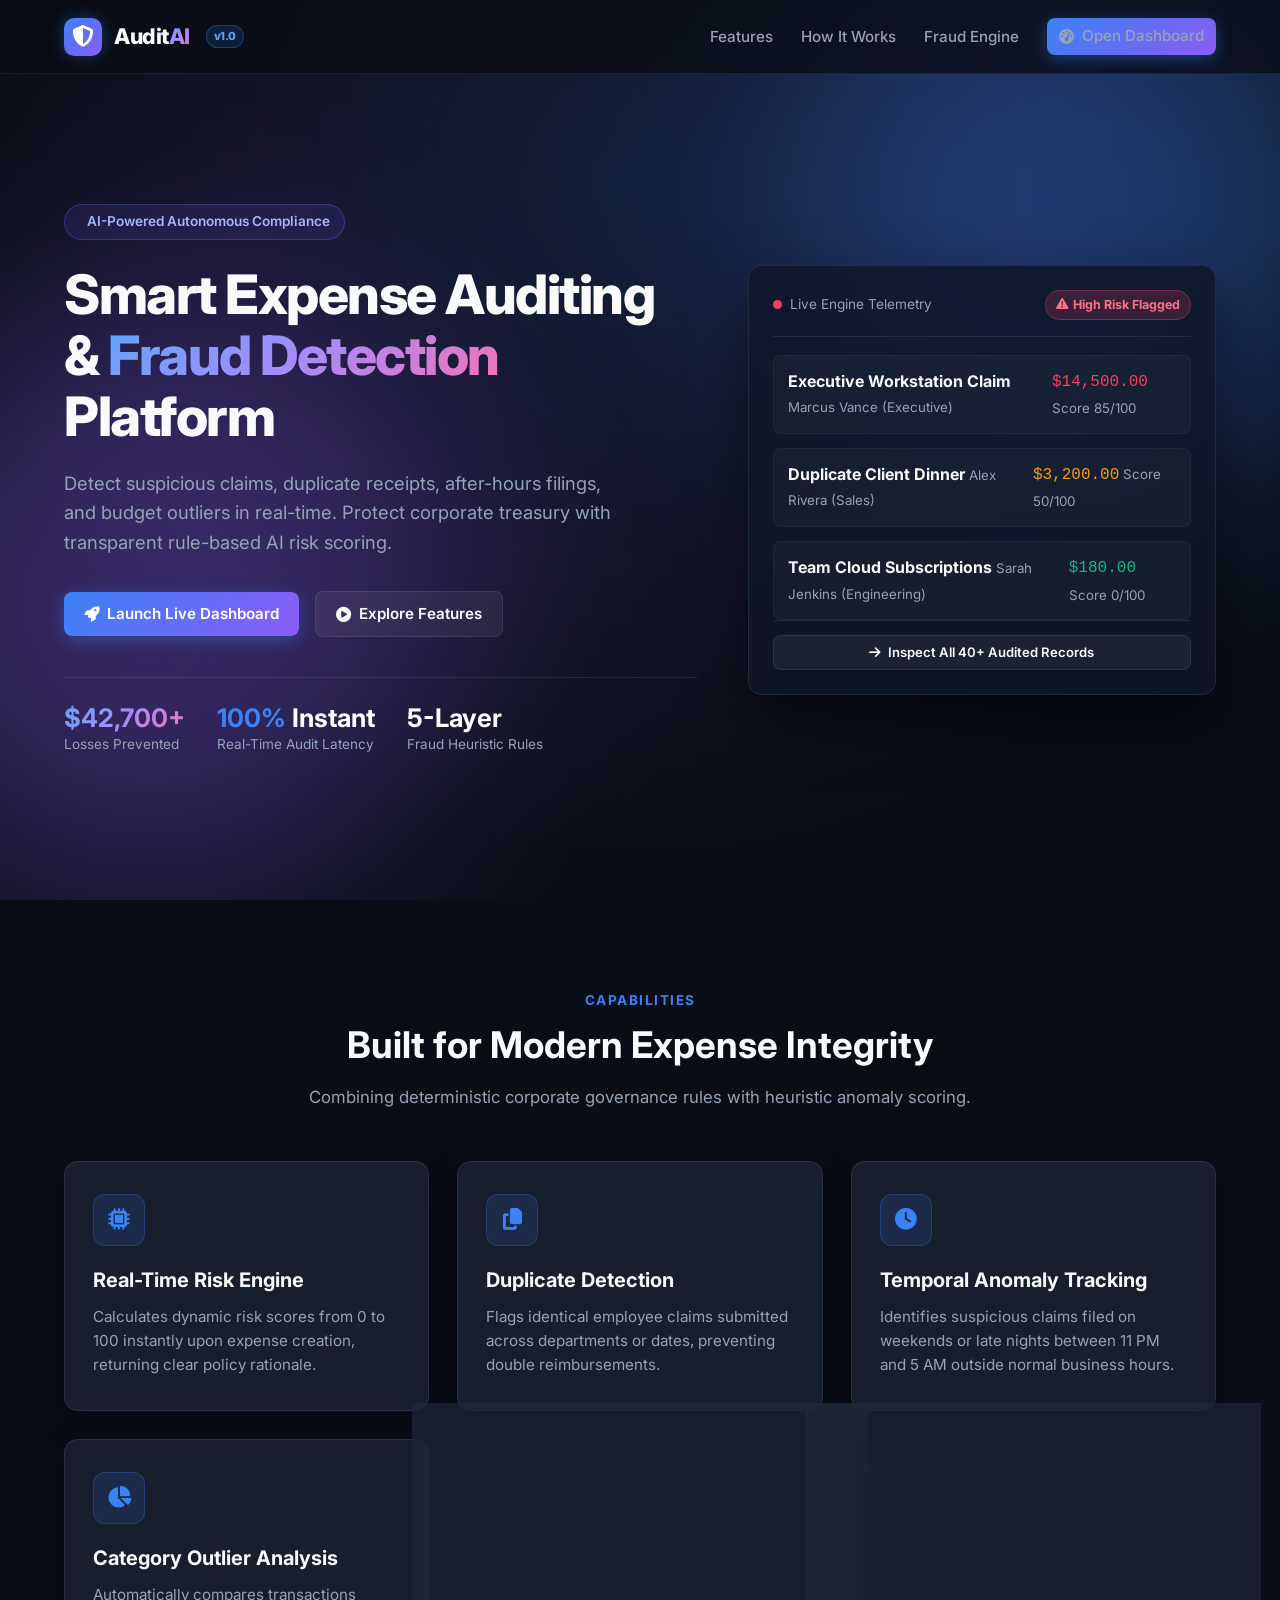
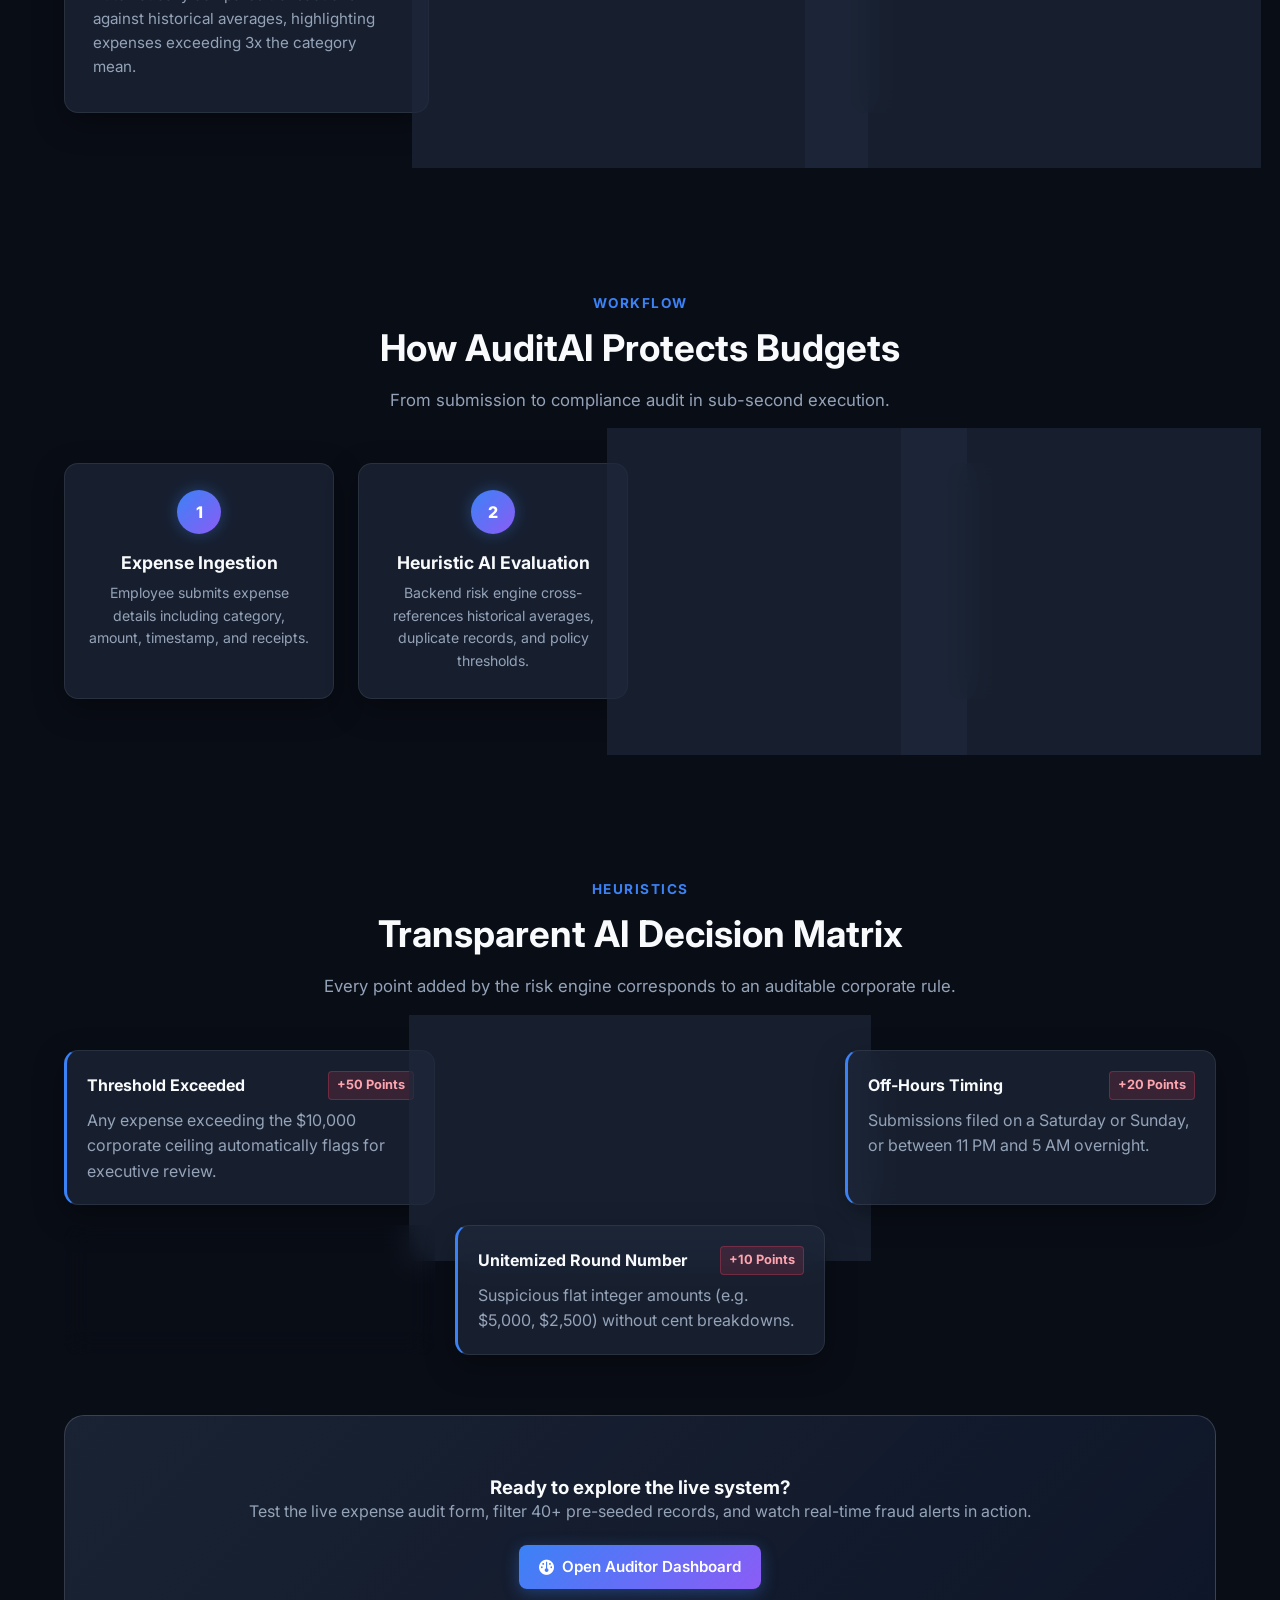
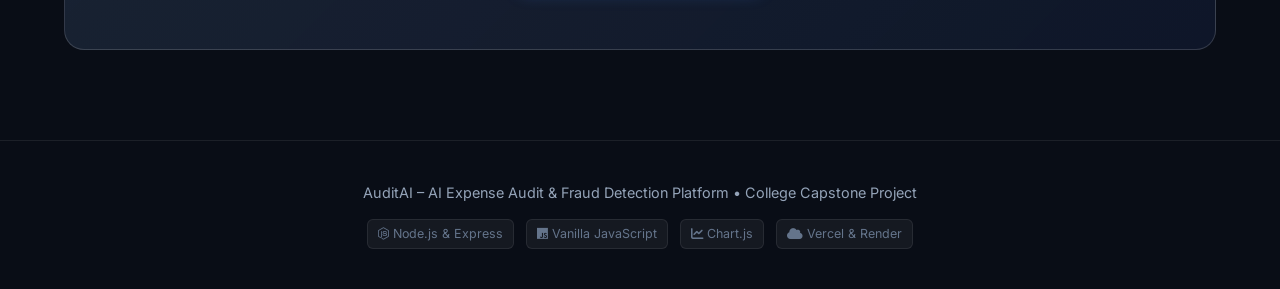
==== frontend/index.html @ fd335a87 "Fix CSS and JS static asset serving for Render deployment" ====
<!DOCTYPE html>
<html lang="en">
<head>
  <meta charset="UTF-8">
  <meta name="viewport" content="width=device-width, initial-scale=1.0">
  <meta name="description" content="AuditAI – Autonomous AI-Powered Expense Audit & Fraud Detection Platform for real-time corporate compliance and anomaly detection.">
  <title>AuditAI – AI Expense Audit & Fraud Detection Platform</title>

  <!-- Google Fonts: Inter -->
  <link rel="preconnect" href="https://fonts.googleapis.com">
  <link rel="preconnect" href="https://fonts.gstatic.com" crossorigin>
  <link href="https://fonts.googleapis.com/css2?family=Inter:wght@300;400;500;600;700;800&display=swap" rel="stylesheet">

  <!-- Font Awesome 6 Icons via CDN -->
  <link rel="stylesheet" href="https://cdnjs.cloudflare.com/ajax/libs/font-awesome/6.5.1/css/all.min.css">

  <!-- Core Stylesheet -->
  <link rel="stylesheet" href="css/style.css">
</head>
<body>

  <!-- Global Cold-start / API Loading Bar -->
  <div id="global-loader"></div>

  <!-- Navigation Bar -->
  <nav class="landing-nav">
    <a href="index.html" class="brand-logo">
      <div class="brand-icon-box">
        <i class="fa-solid fa-shield-halved"></i>
      </div>
      <span>Audit<span class="text-gradient">AI</span></span>
      <span class="brand-badge">v1.0</span>
    </a>

    <ul class="nav-links">
      <li><a href="#features">Features</a></li>
      <li><a href="#how-it-works">How It Works</a></li>
      <li><a href="#rules">Fraud Engine</a></li>
      <li><a href="dashboard.html" class="btn btn-primary btn-sm"><i class="fa-solid fa-gauge-high"></i> Open Dashboard</a></li>
    </ul>
  </nav>

  <!-- Hero Section with Glowing Accents -->
  <section class="hero-section">
    <div class="hero-glow-blob hero-glow-1"></div>
    <div class="hero-glow-blob hero-glow-2"></div>

    <div class="hero-grid">
      <!-- Left Column: Value Proposition -->
      <div class="hero-content">
        <div class="hero-badge-pill">
          <i class="fa-solid fa-sparkles text-primary"></i>
          <span>AI-Powered Autonomous Compliance</span>
        </div>

        <h1 class="hero-title">
          Smart Expense Auditing & <span class="text-gradient">Fraud Detection</span> Platform
        </h1>

        <p class="hero-description">
          Detect suspicious claims, duplicate receipts, after-hours filings, and budget outliers in real-time. Protect corporate treasury with transparent rule-based AI risk scoring.
        </p>

        <div class="hero-actions">
          <a href="dashboard.html" class="btn btn-primary" id="btn-hero-launch">
            <i class="fa-solid fa-rocket"></i>
            Launch Live Dashboard
          </a>
          <a href="#features" class="btn btn-secondary">
            <i class="fa-solid fa-circle-play"></i>
            Explore Features
          </a>
        </div>

        <div class="hero-stats-row">
          <div class="hero-stat-item">
            <h4 class="text-gradient" id="hero-stat-saved">$42,700+</h4>
            <p>Losses Prevented</p>
          </div>
          <div class="hero-stat-item">
            <h4><span class="text-primary">100%</span> Instant</h4>
            <p>Real-Time Audit Latency</p>
          </div>
          <div class="hero-stat-item">
            <h4>5-Layer</h4>
            <p>Fraud Heuristic Rules</p>
          </div>
        </div>
      </div>

      <!-- Right Column: Interactive Glass Card Simulation -->
      <div class="hero-preview-container">
        <div class="glass-panel hero-preview-card">
          <div class="preview-header">
            <div class="preview-status">
              <span class="pulse-dot"></span>
              <span>Live Engine Telemetry</span>
            </div>
            <span class="risk-badge badge-high"><i class="fa-solid fa-triangle-exclamation"></i> High Risk Flagged</span>
          </div>

          <div class="preview-simulation">
            <div class="preview-row">
              <div>
                <strong>Executive Workstation Claim</strong>
                <small class="text-muted block">Marcus Vance (Executive)</small>
              </div>
              <div class="text-right">
                <span class="font-mono font-semibold text-danger">$14,500.00</span>
                <small class="text-muted block">Score 85/100</small>
              </div>
            </div>

            <div class="preview-row">
              <div>
                <strong>Duplicate Client Dinner</strong>
                <small class="text-muted block">Alex Rivera (Sales)</small>
              </div>
              <div class="text-right">
                <span class="font-mono font-semibold text-warning">$3,200.00</span>
                <small class="text-muted block">Score 50/100</small>
              </div>
            </div>

            <div class="preview-row">
              <div>
                <strong>Team Cloud Subscriptions</strong>
                <small class="text-muted block">Sarah Jenkins (Engineering)</small>
              </div>
              <div class="text-right">
                <span class="font-mono font-semibold text-success">$180.00</span>
                <small class="text-muted block">Score 0/100</small>
              </div>
            </div>
          </div>

          <div class="mt-4 pt-3 border-t border-color" style="border-top: 1px solid var(--border-color); padding-top: 14px; text-align: center;">
            <a href="dashboard.html" class="btn btn-secondary btn-sm w-full" style="width: 100%;">
              <i class="fa-solid fa-arrow-right"></i> Inspect All 40+ Audited Records
            </a>
          </div>
        </div>
      </div>
    </div>
  </section>

  <!-- Features Grid -->
  <section id="features" class="section-wrapper reveal">
    <div class="section-header">
      <div class="section-tag">Capabilities</div>
      <h2 class="section-title">Built for Modern Expense Integrity</h2>
      <p class="section-sub">Combining deterministic corporate governance rules with heuristic anomaly scoring.</p>
    </div>

    <div class="features-grid">
      <div class="glass-panel feature-card">
        <div class="feature-icon-wrapper">
          <i class="fa-solid fa-microchip"></i>
        </div>
        <h3>Real-Time Risk Engine</h3>
        <p>Calculates dynamic risk scores from 0 to 100 instantly upon expense creation, returning clear policy rationale.</p>
      </div>

      <div class="glass-panel feature-card">
        <div class="feature-icon-wrapper">
          <i class="fa-solid fa-copy"></i>
        </div>
        <h3>Duplicate Detection</h3>
        <p>Flags identical employee claims submitted across departments or dates, preventing double reimbursements.</p>
      </div>

      <div class="glass-panel feature-card">
        <div class="feature-icon-wrapper">
          <i class="fa-solid fa-clock"></i>
        </div>
        <h3>Temporal Anomaly Tracking</h3>
        <p>Identifies suspicious claims filed on weekends or late nights between 11 PM and 5 AM outside normal business hours.</p>
      </div>

      <div class="glass-panel feature-card">
        <div class="feature-icon-wrapper">
          <i class="fa-solid fa-chart-pie"></i>
        </div>
        <h3>Category Outlier Analysis</h3>
        <p>Automatically compares transactions against historical averages, highlighting expenses exceeding 3x the category mean.</p>
      </div>

      <div class="glass-panel feature-card">
        <div class="feature-icon-wrapper">
          <i class="fa-solid fa-coins"></i>
        </div>
        <h3>Round-Number Auditing</h3>
        <p>Detects unitemized estimates and round figures (e.g., $5,000 flat) lacking supporting line-item receipts.</p>
      </div>

      <div class="glass-panel feature-card">
        <div class="feature-icon-wrapper">
          <i class="fa-solid fa-sliders"></i>
        </div>
        <h3>One-Click Governance</h3>
        <p>Finance controllers can immediately approve or reject flagged items with dynamic state synchronization.</p>
      </div>
    </div>
  </section>

  <!-- How It Works Section -->
  <section id="how-it-works" class="section-wrapper reveal">
    <div class="section-header">
      <div class="section-tag">Workflow</div>
      <h2 class="section-title">How AuditAI Protects Budgets</h2>
      <p class="section-sub">From submission to compliance audit in sub-second execution.</p>
    </div>

    <div class="workflow-steps">
      <div class="glass-panel step-card">
        <div class="step-number">1</div>
        <h4>Expense Ingestion</h4>
        <p>Employee submits expense details including category, amount, timestamp, and receipts.</p>
      </div>

      <div class="glass-panel step-card">
        <div class="step-number">2</div>
        <h4>Heuristic AI Evaluation</h4>
        <p>Backend risk engine cross-references historical averages, duplicate records, and policy thresholds.</p>
      </div>

      <div class="glass-panel step-card">
        <div class="step-number">3</div>
        <h4>Dynamic Scoring</h4>
        <p>Risk gauge calculates 0-100 score, assigning Low, Medium, or High risk level with itemized reasons.</p>
      </div>

      <div class="glass-panel step-card">
        <div class="step-number">4</div>
        <h4>Resolution & Reporting</h4>
        <p>Auditors review live alerts, approve clean items, or reject fraudulent claims with immediate audit trails.</p>
      </div>
    </div>
  </section>

  <!-- Rules Breakdown Section -->
  <section id="rules" class="section-wrapper reveal">
    <div class="section-header">
      <div class="section-tag">Heuristics</div>
      <h2 class="section-title">Transparent AI Decision Matrix</h2>
      <p class="section-sub">Every point added by the risk engine corresponds to an auditable corporate rule.</p>
    </div>

    <div class="rules-grid">
      <div class="glass-panel rule-item">
        <div class="rule-header">
          <strong>Threshold Exceeded</strong>
          <span class="rule-points">+50 Points</span>
        </div>
        <p class="text-muted text-sm">Any expense exceeding the $10,000 corporate ceiling automatically flags for executive review.</p>
      </div>

      <div class="glass-panel rule-item">
        <div class="rule-header">
          <strong>Duplicate Submission</strong>
          <span class="rule-points">+30 Points</span>
        </div>
        <p class="text-muted text-sm">Exact match on employee name, category, and monetary amount against previous filings.</p>
      </div>

      <div class="glass-panel rule-item">
        <div class="rule-header">
          <strong>Off-Hours Timing</strong>
          <span class="rule-points">+20 Points</span>
        </div>
        <p class="text-muted text-sm">Submissions filed on a Saturday or Sunday, or between 11 PM and 5 AM overnight.</p>
      </div>

      <div class="glass-panel rule-item">
        <div class="rule-header">
          <strong>Category Outlier</strong>
          <span class="rule-points">+25 Points</span>
        </div>
        <p class="text-muted text-sm">Monetary amount exceeding 300% (3x) of the historical category baseline.</p>
      </div>

      <div class="glass-panel rule-item">
        <div class="rule-header">
          <strong>Unitemized Round Number</strong>
          <span class="rule-points">+10 Points</span>
        </div>
        <p class="text-muted text-sm">Suspicious flat integer amounts (e.g. $5,000, $2,500) without cent breakdowns.</p>
      </div>
    </div>

    <!-- Call to action card -->
    <div class="landing-cta-banner">
      <h3 class="text-2xl font-bold mb-3">Ready to explore the live system?</h3>
      <p class="text-muted max-w-md mx-auto mb-6" style="margin-bottom: 20px;">
        Test the live expense audit form, filter 40+ pre-seeded records, and watch real-time fraud alerts in action.
      </p>
      <a href="dashboard.html" class="btn btn-primary">
        <i class="fa-solid fa-gauge"></i> Open Auditor Dashboard
      </a>
    </div>
  </section>

  <!-- Footer -->
  <footer class="landing-footer">
    <p>AuditAI – AI Expense Audit & Fraud Detection Platform &bull; College Capstone Project</p>
    <div class="footer-badges">
      <span class="tech-tag"><i class="fa-brands fa-node-js"></i> Node.js & Express</span>
      <span class="tech-tag"><i class="fa-brands fa-js"></i> Vanilla JavaScript</span>
      <span class="tech-tag"><i class="fa-solid fa-chart-line"></i> Chart.js</span>
      <span class="tech-tag"><i class="fa-solid fa-cloud"></i> Vercel & Render</span>
    </div>
  </footer>

  <!-- Scripts -->
  <script src="js/config.js"></script>
  <script src="js/animations.js"></script>
</body>
</html>
---- frontend/css/style.css ----
/* ==========================================================================
   AuditAI - Modern Dark Design System
   Color Palette: Deep Slate (#090d16 / #0f172a / #1e293b),
   Electric Blue (#3b82f6), Neon Violet (#8b5cf6), Cyber Emerald (#10b981),
   Warning Amber (#f59e0b), Rose Red (#f43f5e)
   ========================================================================== */

:root {
  --bg-main: #090d16;
  --bg-surface: #0f172a;
  --bg-card: rgba(30, 41, 59, 0.7);
  --bg-card-hover: rgba(51, 65, 85, 0.7);
  --border-color: rgba(255, 255, 255, 0.08);
  --border-light: rgba(255, 255, 255, 0.15);
  
  --primary: #3b82f6;
  --primary-glow: rgba(59, 130, 246, 0.35);
  --secondary: #8b5cf6;
  --accent: #6366f1;
  
  --success: #10b981;
  --success-glow: rgba(16, 185, 129, 0.25);
  --warning: #f59e0b;
  --warning-glow: rgba(245, 158, 11, 0.25);
  --danger: #f43f5e;
  --danger-glow: rgba(244, 63, 94, 0.3);

  --text-main: #f8fafc;
  --text-muted: #94a3b8;
  --text-dim: #64748b;

  --sidebar-width: 260px;
  --sidebar-collapsed-width: 78px;
  --header-height: 70px;
  --radius-sm: 8px;
  --radius-md: 14px;
  --radius-lg: 20px;
  --transition-fast: 0.2s ease;
  --transition-smooth: 0.35s cubic-bezier(0.16, 1, 0.3, 1);
}

/* Base Reset & Typography */
* {
  margin: 0;
  padding: 0;
  box-sizing: border-box;
}

html {
  scroll-behavior: smooth;
  font-size: 16px;
}

body {
  font-family: 'Inter', -apple-system, BlinkMacSystemFont, "Segoe UI", Roboto, sans-serif;
  background-color: var(--bg-main);
  color: var(--text-main);
  min-height: 100vh;
  line-height: 1.6;
  overflow-x: hidden;
  -webkit-font-smoothing: antialiased;
}

/* Custom Scrollbar */
::-webkit-scrollbar {
  width: 8px;
  height: 8px;
}
::-webkit-scrollbar-track {
  background: var(--bg-main);
}
::-webkit-scrollbar-thumb {
  background: #334155;
  border-radius: 4px;
}
::-webkit-scrollbar-thumb:hover {
  background: #475569;
}

/* Glassmorphism Utility */
.glass-panel {
  background: var(--bg-card);
  backdrop-filter: blur(14px);
  -webkit-backdrop-filter: blur(14px);
  border: 1px solid var(--border-color);
  border-radius: var(--radius-md);
  box-shadow: 0 10px 30px rgba(0, 0, 0, 0.35);
  transition: transform var(--transition-fast), border-color var(--transition-fast), box-shadow var(--transition-fast);
}

.glass-panel:hover {
  border-color: var(--border-light);
}

/* Typography Helpers */
h1, h2, h3, h4, h5, h6 {
  color: var(--text-main);
  font-weight: 700;
  line-height: 1.25;
}

.text-gradient {
  background: linear-gradient(135deg, #60a5fa 0%, #a78bfa 50%, #f472b6 100%);
  -webkit-background-clip: text;
  -webkit-text-fill-color: transparent;
}

.text-primary { color: var(--primary); }
.text-success { color: var(--success); }
.text-warning { color: var(--warning); }
.text-danger { color: var(--danger); }
.text-muted { color: var(--text-muted); }
.font-mono { font-family: ui-monospace, SFMono-Regular, Menlo, Monaco, Consolas, monospace; }

/* Global Loading Spinner */
#global-loader {
  position: fixed;
  top: 0;
  left: 0;
  width: 100%;
  height: 3px;
  background: transparent;
  z-index: 9999;
  pointer-events: none;
}
#global-loader.active {
  background: linear-gradient(90deg, #3b82f6, #8b5cf6, #3b82f6);
  background-size: 200% 100%;
  animation: loadingBar 1.2s infinite linear;
}
@keyframes loadingBar {
  0% { background-position: 200% 0; }
  100% { background-position: -200% 0; }
}

/* Toast Notifications */
.toast-container {
  position: fixed;
  bottom: 24px;
  right: 24px;
  z-index: 10000;
  display: flex;
  flex-direction: column;
  gap: 10px;
  max-width: 400px;
}
.toast {
  display: flex;
  align-items: center;
  gap: 12px;
  padding: 14px 18px;
  background: #1e293b;
  border-radius: var(--radius-sm);
  border: 1px solid var(--border-color);
  box-shadow: 0 10px 25px rgba(0,0,0,0.4);
  color: #fff;
  font-size: 0.9rem;
  animation: slideInRight 0.3s cubic-bezier(0.16, 1, 0.3, 1);
}
.toast.toast-success { border-left: 4px solid var(--success); }
.toast.toast-error { border-left: 4px solid var(--danger); }
.toast.toast-warning { border-left: 4px solid var(--warning); }
.toast.toast-info { border-left: 4px solid var(--primary); }
.toast.fade-out {
  opacity: 0;
  transform: translateY(10px);
  transition: opacity 0.4s ease, transform 0.4s ease;
}
.toast-close {
  background: none;
  border: none;
  color: var(--text-muted);
  font-size: 1.2rem;
  cursor: pointer;
  margin-left: auto;
}
@keyframes slideInRight {
  from { opacity: 0; transform: translateX(30px); }
  to { opacity: 1; transform: translateX(0); }
}

/* Buttons */
.btn {
  display: inline-flex;
  align-items: center;
  justify-content: center;
  gap: 8px;
  padding: 10px 20px;
  font-size: 0.95rem;
  font-weight: 600;
  border-radius: var(--radius-sm);
  border: none;
  cursor: pointer;
  text-decoration: none;
  transition: all var(--transition-fast);
}
.btn-primary {
  background: linear-gradient(135deg, var(--primary) 0%, var(--secondary) 100%);
  color: #fff;
  box-shadow: 0 4px 16px var(--primary-glow);
}
.btn-primary:hover {
  transform: translateY(-2px);
  box-shadow: 0 8px 24px rgba(99, 102, 241, 0.45);
}
.btn-secondary {
  background: rgba(255, 255, 255, 0.06);
  color: var(--text-main);
  border: 1px solid var(--border-color);
}
.btn-secondary:hover {
  background: rgba(255, 255, 255, 0.12);
  border-color: var(--border-light);
}
.btn-sm {
  padding: 6px 12px;
  font-size: 0.82rem;
}
.btn-outline-danger {
  background: transparent;
  border: 1px solid rgba(244, 63, 94, 0.4);
  color: var(--danger);
  border-radius: var(--radius-sm);
}
.btn-outline-danger:hover {
  background: rgba(244, 63, 94, 0.15);
}
.btn-outline-success {
  background: transparent;
  border: 1px solid rgba(16, 185, 129, 0.4);
  color: var(--success);
  border-radius: var(--radius-sm);
}
.btn-outline-success:hover {
  background: rgba(16, 185, 129, 0.15);
}

/* ==========================================================================
   LANDING PAGE STYLES (index.html)
   ========================================================================== */

/* Navbar */
.landing-nav {
  position: fixed;
  top: 0;
  left: 0;
  width: 100%;
  height: 74px;
  background: rgba(9, 13, 22, 0.8);
  backdrop-filter: blur(16px);
  border-bottom: 1px solid var(--border-color);
  z-index: 1000;
  display: flex;
  align-items: center;
  justify-content: space-between;
  padding: 0 5%;
}

.brand-logo {
  display: flex;
  align-items: center;
  gap: 12px;
  text-decoration: none;
  font-size: 1.35rem;
  font-weight: 800;
  color: #fff;
  letter-spacing: -0.5px;
}
.brand-icon-box {
  width: 38px;
  height: 38px;
  background: linear-gradient(135deg, var(--primary), var(--secondary));
  border-radius: 10px;
  display: flex;
  align-items: center;
  justify-content: center;
  color: #fff;
  box-shadow: 0 0 15px var(--primary-glow);
}
.brand-badge {
  font-size: 0.7rem;
  background: rgba(59, 130, 246, 0.15);
  color: #60a5fa;
  border: 1px solid rgba(59, 130, 246, 0.3);
  padding: 2px 7px;
  border-radius: 20px;
  margin-left: 4px;
}

.nav-links {
  display: flex;
  align-items: center;
  gap: 28px;
  list-style: none;
}
.nav-links a {
  color: var(--text-muted);
  text-decoration: none;
  font-size: 0.95rem;
  font-weight: 500;
  transition: color var(--transition-fast);
}
.nav-links a:hover {
  color: #fff;
}

/* Hero Section */
.hero-section {
  position: relative;
  min-height: 100vh;
  display: flex;
  align-items: center;
  padding: 130px 5% 70px;
  overflow: hidden;
  background: radial-gradient(circle at 50% 20%, rgba(59, 130, 246, 0.15) 0%, rgba(139, 92, 246, 0.08) 40%, transparent 70%);
}

.hero-glow-blob {
  position: absolute;
  width: 600px;
  height: 600px;
  border-radius: 50%;
  filter: blur(120px);
  pointer-events: none;
  opacity: 0.35;
  animation: floatSlow 12s infinite alternate ease-in-out;
}
.hero-glow-1 {
  top: -100px;
  right: -100px;
  background: var(--primary);
}
.hero-glow-2 {
  bottom: 0px;
  left: -150px;
  background: var(--secondary);
}

@keyframes floatSlow {
  0% { transform: translateY(0) scale(1); }
  100% { transform: translateY(40px) scale(1.1); }
}

.hero-grid {
  display: grid;
  grid-template-columns: 1.15fr 0.85fr;
  gap: 50px;
  align-items: center;
  position: relative;
  z-index: 2;
  width: 100%;
  max-width: 1280px;
  margin: 0 auto;
}

.hero-badge-pill {
  display: inline-flex;
  align-items: center;
  gap: 8px;
  padding: 6px 14px;
  background: rgba(99, 102, 241, 0.12);
  border: 1px solid rgba(99, 102, 241, 0.3);
  border-radius: 30px;
  color: #a5b4fc;
  font-size: 0.85rem;
  font-weight: 600;
  margin-bottom: 24px;
}

.hero-title {
  font-size: 3.4rem;
  font-weight: 800;
  letter-spacing: -1.5px;
  line-height: 1.12;
  margin-bottom: 22px;
}

.hero-description {
  font-size: 1.15rem;
  color: var(--text-muted);
  max-width: 560px;
  margin-bottom: 34px;
}

.hero-actions {
  display: flex;
  align-items: center;
  gap: 16px;
  margin-bottom: 40px;
}

.hero-stats-row {
  display: flex;
  gap: 32px;
  padding-top: 24px;
  border-top: 1px solid var(--border-color);
}
.hero-stat-item h4 {
  font-size: 1.6rem;
  color: #fff;
  font-weight: 700;
}
.hero-stat-item p {
  font-size: 0.85rem;
  color: var(--text-muted);
}

/* Hero Floating Demo Card */
.hero-preview-card {
  padding: 24px;
  background: rgba(15, 23, 42, 0.85);
  border: 1px solid var(--border-color);
  box-shadow: 0 25px 60px rgba(0, 0, 0, 0.5);
  animation: cardFloat 6s ease-in-out infinite;
}
@keyframes cardFloat {
  0%, 100% { transform: translateY(0); }
  50% { transform: translateY(-10px); }
}

.preview-header {
  display: flex;
  justify-content: space-between;
  align-items: center;
  padding-bottom: 16px;
  border-bottom: 1px solid var(--border-color);
  margin-bottom: 18px;
}
.preview-status {
  display: flex;
  align-items: center;
  gap: 8px;
  font-size: 0.85rem;
  color: var(--text-muted);
}
.pulse-dot {
  width: 9px;
  height: 9px;
  background: var(--danger);
  border-radius: 50%;
  display: inline-block;
  box-shadow: 0 0 0 rgba(244, 63, 94, 0.7);
  animation: pulseDot 1.8s infinite;
}
@keyframes pulseDot {
  0% { box-shadow: 0 0 0 0 rgba(244, 63, 94, 0.7); }
  70% { box-shadow: 0 0 0 10px rgba(244, 63, 94, 0); }
  100% { box-shadow: 0 0 0 0 rgba(244, 63, 94, 0); }
}

.preview-simulation {
  display: flex;
  flex-direction: column;
  gap: 14px;
}
.preview-row {
  display: flex;
  align-items: center;
  justify-content: space-between;
  padding: 12px 14px;
  background: rgba(255, 255, 255, 0.03);
  border-radius: var(--radius-sm);
  border: 1px solid rgba(255, 255, 255, 0.04);
}
.preview-row:hover {
  background: rgba(255, 255, 255, 0.06);
}

/* Feature Cards Grid */
.section-wrapper {
  padding: 90px 5%;
  max-width: 1280px;
  margin: 0 auto;
}
.section-header {
  text-align: center;
  max-width: 680px;
  margin: 0 auto 50px;
}
.section-tag {
  color: var(--primary);
  font-weight: 700;
  font-size: 0.85rem;
  text-transform: uppercase;
  letter-spacing: 1.5px;
  margin-bottom: 10px;
}
.section-title {
  font-size: 2.3rem;
  margin-bottom: 16px;
}
.section-sub {
  color: var(--text-muted);
  font-size: 1.05rem;
}

.features-grid {
  display: grid;
  grid-template-columns: repeat(auto-fit, minmax(320px, 1fr));
  gap: 28px;
}
.feature-card {
  padding: 32px 28px;
  position: relative;
  overflow: hidden;
}
.feature-icon-wrapper {
  width: 52px;
  height: 52px;
  border-radius: 12px;
  background: rgba(59, 130, 246, 0.12);
  border: 1px solid rgba(59, 130, 246, 0.25);
  display: flex;
  align-items: center;
  justify-content: center;
  color: var(--primary);
  font-size: 1.35rem;
  margin-bottom: 22px;
}
.feature-card h3 {
  font-size: 1.25rem;
  margin-bottom: 12px;
}
.feature-card p {
  color: var(--text-muted);
  font-size: 0.95rem;
  line-height: 1.6;
}

/* Workflow Steps */
.workflow-steps {
  display: grid;
  grid-template-columns: repeat(auto-fit, minmax(240px, 1fr));
  gap: 24px;
  margin-top: 40px;
}
.step-card {
  padding: 26px 22px;
  text-align: center;
  position: relative;
}
.step-number {
  width: 44px;
  height: 44px;
  background: linear-gradient(135deg, var(--primary), var(--secondary));
  border-radius: 50%;
  display: flex;
  align-items: center;
  justify-content: center;
  font-weight: 800;
  color: #fff;
  margin: 0 auto 18px;
  box-shadow: 0 0 15px var(--primary-glow);
}
.step-card h4 {
  font-size: 1.1rem;
  margin-bottom: 8px;
}
.step-card p {
  font-size: 0.88rem;
  color: var(--text-muted);
}

/* Rules Breakdown Section */
.rules-grid {
  display: grid;
  grid-template-columns: repeat(auto-fit, minmax(300px, 1fr));
  gap: 20px;
  margin-top: 35px;
}
.rule-item {
  padding: 20px;
  border-left: 3px solid var(--primary);
}
.rule-header {
  display: flex;
  justify-content: space-between;
  align-items: center;
  margin-bottom: 8px;
}
.rule-points {
  font-size: 0.8rem;
  font-weight: 700;
  padding: 3px 8px;
  border-radius: 4px;
  background: rgba(244, 63, 94, 0.15);
  color: #fda4af;
  border: 1px solid rgba(244, 63, 94, 0.3);
}

/* Landing CTA & Footer */
.landing-cta-banner {
  text-align: center;
  padding: 60px 30px;
  background: linear-gradient(135deg, rgba(30, 41, 59, 0.8), rgba(15, 23, 42, 0.95));
  border: 1px solid var(--border-light);
  border-radius: var(--radius-lg);
  margin-top: 60px;
}
.landing-footer {
  border-top: 1px solid var(--border-color);
  padding: 40px 5%;
  text-align: center;
  color: var(--text-muted);
  font-size: 0.9rem;
}
.footer-badges {
  display: flex;
  justify-content: center;
  gap: 12px;
  margin-top: 15px;
  flex-wrap: wrap;
}
.tech-tag {
  background: rgba(255, 255, 255, 0.05);
  border: 1px solid var(--border-color);
  padding: 4px 10px;
  border-radius: 6px;
  font-size: 0.78rem;
  color: var(--text-dim);
}

/* ==========================================================================
   DASHBOARD LAYOUT (dashboard.html)
   ========================================================================== */

.dashboard-container {
  display: flex;
  min-height: 100vh;
}

/* Sidebar */
.sidebar {
  width: var(--sidebar-width);
  background: #0b1120;
  border-right: 1px solid var(--border-color);
  display: flex;
  flex-direction: column;
  position: fixed;
  top: 0;
  bottom: 0;
  left: 0;
  z-index: 100;
  transition: width var(--transition-smooth);
}
.sidebar-header {
  height: var(--header-height);
  padding: 0 20px;
  display: flex;
  align-items: center;
  justify-content: space-between;
  border-bottom: 1px solid var(--border-color);
}
.sidebar-nav {
  padding: 24px 14px;
  display: flex;
  flex-direction: column;
  gap: 6px;
  flex: 1;
}
.sidebar-link {
  display: flex;
  align-items: center;
  gap: 14px;
  padding: 12px 16px;
  border-radius: var(--radius-sm);
  color: var(--text-muted);
  text-decoration: none;
  font-size: 0.92rem;
  font-weight: 500;
  transition: all var(--transition-fast);
}
.sidebar-link:hover, .sidebar-link.active {
  color: #fff;
  background: rgba(59, 130, 246, 0.12);
  border-left: 3px solid var(--primary);
}
.sidebar-link i {
  font-size: 1.1rem;
  width: 20px;
  text-align: center;
}
.sidebar-footer {
  padding: 18px;
  border-top: 1px solid var(--border-color);
  display: flex;
  flex-direction: column;
  gap: 10px;
}

/* Status Pill */
.status-pill {
  display: inline-flex;
  align-items: center;
  gap: 8px;
  padding: 5px 12px;
  background: rgba(255, 255, 255, 0.04);
  border: 1px solid var(--border-color);
  border-radius: 20px;
  font-size: 0.78rem;
  color: var(--text-muted);
}
.status-dot {
  width: 8px;
  height: 8px;
  border-radius: 50%;
  display: inline-block;
}
.status-dot.online { background: var(--success); box-shadow: 0 0 8px var(--success-glow); }
.status-dot.offline { background: var(--danger); box-shadow: 0 0 8px var(--danger-glow); }

/* Main Content Area */
.main-wrapper {
  margin-left: var(--sidebar-width);
  flex: 1;
  display: flex;
  flex-direction: column;
  min-width: 0;
  transition: margin-left var(--transition-smooth);
}

/* Topbar */
.topbar {
  height: var(--header-height);
  background: rgba(11, 17, 32, 0.85);
  backdrop-filter: blur(14px);
  border-bottom: 1px solid var(--border-color);
  display: flex;
  align-items: center;
  justify-content: space-between;
  padding: 0 28px;
  position: sticky;
  top: 0;
  z-index: 90;
}
.topbar-left {
  display: flex;
  align-items: center;
  gap: 16px;
}
.toggle-sidebar-btn {
  background: none;
  border: none;
  color: var(--text-muted);
  font-size: 1.25rem;
  cursor: pointer;
  padding: 6px;
}
.topbar-search-box {
  position: relative;
  width: 320px;
}
.topbar-search-box i {
  position: absolute;
  left: 14px;
  top: 50%;
  transform: translateY(-50%);
  color: var(--text-dim);
}
.topbar-search-box input {
  width: 100%;
  padding: 9px 14px 9px 38px;
  background: rgba(255, 255, 255, 0.05);
  border: 1px solid var(--border-color);
  border-radius: 30px;
  color: #fff;
  font-size: 0.88rem;
  outline: none;
  transition: all var(--transition-fast);
}
.topbar-search-box input:focus {
  border-color: var(--primary);
  background: rgba(255, 255, 255, 0.08);
  box-shadow: 0 0 10px var(--primary-glow);
}

.topbar-right {
  display: flex;
  align-items: center;
  gap: 18px;
}
.user-profile-badge {
  display: flex;
  align-items: center;
  gap: 10px;
}
.avatar {
  width: 36px;
  height: 36px;
  border-radius: 50%;
  background: linear-gradient(135deg, var(--primary), var(--secondary));
  display: flex;
  align-items: center;
  justify-content: center;
  color: #fff;
  font-weight: 700;
  font-size: 0.85rem;
}

/* Dashboard Body */
.dashboard-content {
  padding: 28px;
  display: flex;
  flex-direction: column;
  gap: 28px;
}

/* 4 Animated KPI Stat Cards */
.stats-grid {
  display: grid;
  grid-template-columns: repeat(auto-fit, minmax(230px, 1fr));
  gap: 20px;
}
.stat-card {
  padding: 22px;
  position: relative;
  overflow: hidden;
}
.stat-header {
  display: flex;
  justify-content: space-between;
  align-items: center;
  margin-bottom: 12px;
}
.stat-title {
  font-size: 0.85rem;
  font-weight: 600;
  color: var(--text-muted);
  text-transform: uppercase;
  letter-spacing: 0.5px;
}
.stat-icon {
  width: 38px;
  height: 38px;
  border-radius: 10px;
  display: flex;
  align-items: center;
  justify-content: center;
  font-size: 1.1rem;
}
.icon-blue { background: rgba(59, 130, 246, 0.15); color: #60a5fa; }
.icon-green { background: rgba(16, 185, 129, 0.15); color: #34d399; }
.icon-rose { background: rgba(244, 63, 94, 0.15); color: #fb7185; }
.icon-amber { background: rgba(245, 158, 11, 0.15); color: #fbbf24; }

.stat-value {
  font-size: 1.85rem;
  font-weight: 800;
  color: #fff;
  letter-spacing: -0.5px;
}
.stat-sub {
  font-size: 0.8rem;
  color: var(--text-dim);
  margin-top: 6px;
}
.progress-bar-bg {
  width: 100%;
  height: 6px;
  background: rgba(255, 255, 255, 0.08);
  border-radius: 4px;
  margin-top: 10px;
  overflow: hidden;
}
.progress-bar-fill {
  height: 100%;
  background: var(--primary);
  border-radius: 4px;
  transition: width 1s ease;
}

/* Charts Grid */
.charts-grid {
  display: grid;
  grid-template-columns: 1.8fr 1.2fr;
  gap: 22px;
}
.chart-card {
  padding: 24px;
  display: flex;
  flex-direction: column;
}
.chart-header {
  display: flex;
  justify-content: space-between;
  align-items: center;
  margin-bottom: 20px;
}
.chart-container-box {
  position: relative;
  flex: 1;
  min-height: 280px;
}

/* Audit Form & Gauge Section */
.audit-section-grid {
  display: grid;
  grid-template-columns: 1.25fr 0.95fr;
  gap: 24px;
}

.audit-form-card {
  padding: 26px;
}
.form-header-badge {
  display: inline-flex;
  align-items: center;
  gap: 6px;
  font-size: 0.78rem;
  padding: 3px 10px;
  background: rgba(139, 92, 246, 0.15);
  color: #c4b5fd;
  border-radius: 20px;
  margin-bottom: 14px;
}

/* Presets Bar */
.presets-bar {
  display: flex;
  gap: 8px;
  margin-bottom: 20px;
  flex-wrap: wrap;
}
.btn-preset {
  background: rgba(255, 255, 255, 0.04);
  border: 1px solid var(--border-color);
  color: var(--text-muted);
  font-size: 0.78rem;
  padding: 5px 11px;
  border-radius: 6px;
  cursor: pointer;
  transition: all var(--transition-fast);
}
.btn-preset:hover {
  background: rgba(59, 130, 246, 0.15);
  border-color: var(--primary);
  color: #fff;
}

/* Form Grid */
.form-grid {
  display: grid;
  grid-template-columns: 1fr 1fr;
  gap: 16px;
}
.form-group {
  display: flex;
  flex-direction: column;
  gap: 6px;
}
.form-group.col-span-2 {
  grid-column: span 2;
}
.form-group label {
  font-size: 0.82rem;
  font-weight: 600;
  color: var(--text-muted);
}
.form-control {
  padding: 10px 14px;
  background: rgba(255, 255, 255, 0.04);
  border: 1px solid var(--border-color);
  border-radius: var(--radius-sm);
  color: #fff;
  font-size: 0.9rem;
  outline: none;
  transition: border-color var(--transition-fast);
}
.form-control:focus {
  border-color: var(--primary);
  background: rgba(255, 255, 255, 0.07);
}

/* Circular SVG Gauge Component */
.audit-result-panel {
  padding: 26px;
  display: flex;
  flex-direction: column;
  align-items: center;
  justify-content: center;
  text-align: center;
  position: relative;
}
.gauge-wrapper {
  position: relative;
  width: 140px;
  height: 140px;
  margin: 10px 0 16px;
}
.gauge-svg {
  transform: rotate(-90deg);
  width: 140px;
  height: 140px;
}
.gauge-bg {
  fill: none;
  stroke: rgba(255, 255, 255, 0.06);
  stroke-width: 10;
}
.gauge-circle {
  fill: none;
  stroke: var(--success);
  stroke-width: 10;
  stroke-linecap: round;
  stroke-dasharray: 339.292;
  stroke-dashoffset: 339.292;
  transition: stroke-dashoffset 1.2s cubic-bezier(0.16, 1, 0.3, 1), stroke 0.4s ease;
}
.gauge-inner-text {
  position: absolute;
  top: 50%;
  left: 50%;
  transform: translate(-50%, -50%);
  display: flex;
  flex-direction: column;
  align-items: center;
}
.gauge-score {
  font-size: 2.2rem;
  font-weight: 800;
  color: #fff;
  line-height: 1;
}
.gauge-label {
  font-size: 0.72rem;
  color: var(--text-dim);
  text-transform: uppercase;
  margin-top: 4px;
}

.result-reasons-container {
  width: 100%;
  margin-top: 16px;
  text-align: left;
}
.reasons-list {
  list-style: none;
  display: flex;
  flex-direction: column;
  gap: 8px;
  margin-top: 8px;
}
.reason-item {
  display: flex;
  align-items: flex-start;
  gap: 10px;
  font-size: 0.85rem;
  background: rgba(255, 255, 255, 0.03);
  padding: 8px 12px;
  border-radius: var(--radius-sm);
  color: #cbd5e1;
}

/* Badges */
.risk-badge {
  display: inline-flex;
  align-items: center;
  gap: 5px;
  padding: 4px 10px;
  border-radius: 20px;
  font-size: 0.78rem;
  font-weight: 700;
}
.badge-low {
  background: rgba(16, 185, 129, 0.15);
  color: #34d399;
  border: 1px solid rgba(16, 185, 129, 0.3);
}
.badge-medium {
  background: rgba(245, 158, 11, 0.15);
  color: #fbbf24;
  border: 1px solid rgba(245, 158, 11, 0.3);
}
.badge-high {
  background: rgba(244, 63, 94, 0.18);
  color: #fb7185;
  border: 1px solid rgba(244, 63, 94, 0.35);
}

.status-badge {
  display: inline-block;
  padding: 4px 10px;
  border-radius: 6px;
  font-size: 0.75rem;
  font-weight: 700;
  text-transform: uppercase;
  letter-spacing: 0.5px;
}
.status-approved { background: rgba(16, 185, 129, 0.15); color: #34d399; }
.status-rejected { background: rgba(244, 63, 94, 0.15); color: #fb7185; }
.status-flagged { background: rgba(245, 158, 11, 0.18); color: #fbbf24; }
.status-pending { background: rgba(148, 163, 184, 0.15); color: #94a3b8; }

/* Alerts Panel */
.alerts-card {
  padding: 24px;
}
.alerts-list {
  display: flex;
  flex-direction: column;
  gap: 12px;
  max-height: 380px;
  overflow-y: auto;
  padding-right: 6px;
}
.alert-item {
  padding: 14px 16px;
  background: rgba(244, 63, 94, 0.06);
  border: 1px solid rgba(244, 63, 94, 0.2);
  border-radius: var(--radius-sm);
  display: flex;
  flex-direction: column;
  gap: 8px;
}
.alert-header {
  display: flex;
  justify-content: space-between;
  align-items: center;
}
.alert-amount {
  font-weight: 700;
  color: #fff;
}
.alert-body {
  font-size: 0.88rem;
}
.alert-reason {
  font-size: 0.82rem;
  color: #fca5a5;
  margin-top: 3px;
}
.alert-actions {
  display: flex;
  justify-content: flex-end;
  gap: 8px;
  margin-top: 4px;
}

/* Transactions Table Card */
.table-card {
  padding: 24px;
}
.table-toolbar {
  display: flex;
  justify-content: space-between;
  align-items: center;
  flex-wrap: wrap;
  gap: 14px;
  margin-bottom: 20px;
}
.table-filters {
  display: flex;
  align-items: center;
  gap: 12px;
  flex-wrap: wrap;
}
.filter-select {
  padding: 8px 12px;
  background: rgba(255, 255, 255, 0.05);
  border: 1px solid var(--border-color);
  border-radius: var(--radius-sm);
  color: #fff;
  font-size: 0.85rem;
  outline: none;
}
.filter-search-box {
  position: relative;
  min-width: 240px;
}
.filter-search-box i {
  position: absolute;
  left: 12px;
  top: 50%;
  transform: translateY(-50%);
  color: var(--text-dim);
}
.filter-search-box input {
  width: 100%;
  padding: 8px 12px 8px 34px;
  background: rgba(255, 255, 255, 0.05);
  border: 1px solid var(--border-color);
  border-radius: var(--radius-sm);
  color: #fff;
  font-size: 0.85rem;
  outline: none;
}

/* Responsive Table */
.table-responsive {
  overflow-x: auto;
}
.custom-table {
  width: 100%;
  border-collapse: collapse;
  font-size: 0.88rem;
}
.custom-table th {
  text-align: left;
  padding: 12px 14px;
  color: var(--text-muted);
  font-weight: 600;
  font-size: 0.78rem;
  text-transform: uppercase;
  letter-spacing: 0.5px;
  border-bottom: 1px solid var(--border-color);
}
.custom-table td {
  padding: 14px;
  border-bottom: 1px solid rgba(255, 255, 255, 0.04);
  vertical-align: middle;
}
.custom-table tr:hover td {
  background: rgba(255, 255, 255, 0.02);
}

.id-tag {
  font-family: monospace;
  font-size: 0.8rem;
  color: #94a3b8;
  background: rgba(255, 255, 255, 0.04);
  padding: 2px 6px;
  border-radius: 4px;
}
.category-pill {
  font-size: 0.8rem;
  background: rgba(59, 130, 246, 0.1);
  color: #93c5fd;
  padding: 3px 8px;
  border-radius: 6px;
}
.risk-bar-mini {
  width: 50px;
  height: 4px;
  background: rgba(255, 255, 255, 0.08);
  border-radius: 2px;
  margin-bottom: 4px;
  overflow: hidden;
}
.risk-bar-fill {
  height: 100%;
}
.risk-bar-fill.badge-low { background: var(--success); }
.risk-bar-fill.badge-medium { background: var(--warning); }
.risk-bar-fill.badge-high { background: var(--danger); }

.action-buttons {
  display: flex;
  align-items: center;
  justify-content: center;
  gap: 6px;
}
.btn-action {
  width: 28px;
  height: 28px;
  border-radius: 6px;
  border: none;
  display: inline-flex;
  align-items: center;
  justify-content: center;
  font-size: 0.78rem;
  cursor: pointer;
  transition: all var(--transition-fast);
}
.btn-approve {
  background: rgba(16, 185, 129, 0.15);
  color: var(--success);
}
.btn-approve:hover:not(:disabled) {
  background: var(--success);
  color: #fff;
}
.btn-reject {
  background: rgba(244, 63, 94, 0.15);
  color: var(--danger);
}
.btn-reject:hover:not(:disabled) {
  background: var(--danger);
  color: #fff;
}
.btn-action:disabled {
  opacity: 0.25;
  cursor: not-allowed;
}

/* Animations */
.rotating {
  animation: spin 0.6s linear;
}
@keyframes spin {
  100% { transform: rotate(360deg); }
}

/* Scroll reveal helper */
.reveal {
  opacity: 0;
  transform: translateY(24px);
  transition: opacity 0.7s ease, transform 0.7s ease;
}
.reveal.visible {
  opacity: 1;
  transform: translateY(0);
}

/* Responsive Media Queries */
@media (max-width: 1024px) {
  .hero-grid {
    grid-template-columns: 1fr;
    text-align: center;
  }
  .hero-description {
    margin: 0 auto 30px;
  }
  .hero-actions {
    justify-content: center;
  }
  .hero-stats-row {
    justify-content: center;
  }
  .charts-grid {
    grid-template-columns: 1fr;
  }
  .audit-section-grid {
    grid-template-columns: 1fr;
  }
}

@media (max-width: 768px) {
  .sidebar {
    transform: translateX(-100%);
    width: 260px;
  }
  .sidebar.mobile-open {
    transform: translateX(0);
  }
  .main-wrapper {
    margin-left: 0;
  }
  .sidebar-overlay {
    display: none;
    position: fixed;
    inset: 0;
    background: rgba(0, 0, 0, 0.6);
    backdrop-filter: blur(4px);
    z-index: 95;
  }
  .sidebar-overlay.active {
    display: block;
  }
  .topbar-search-box {
    display: none;
  }
  .hero-title {
    font-size: 2.4rem;
  }
  .form-grid {
    grid-template-columns: 1fr;
  }
  .form-group.col-span-2 {
    grid-column: span 1;
  }
}
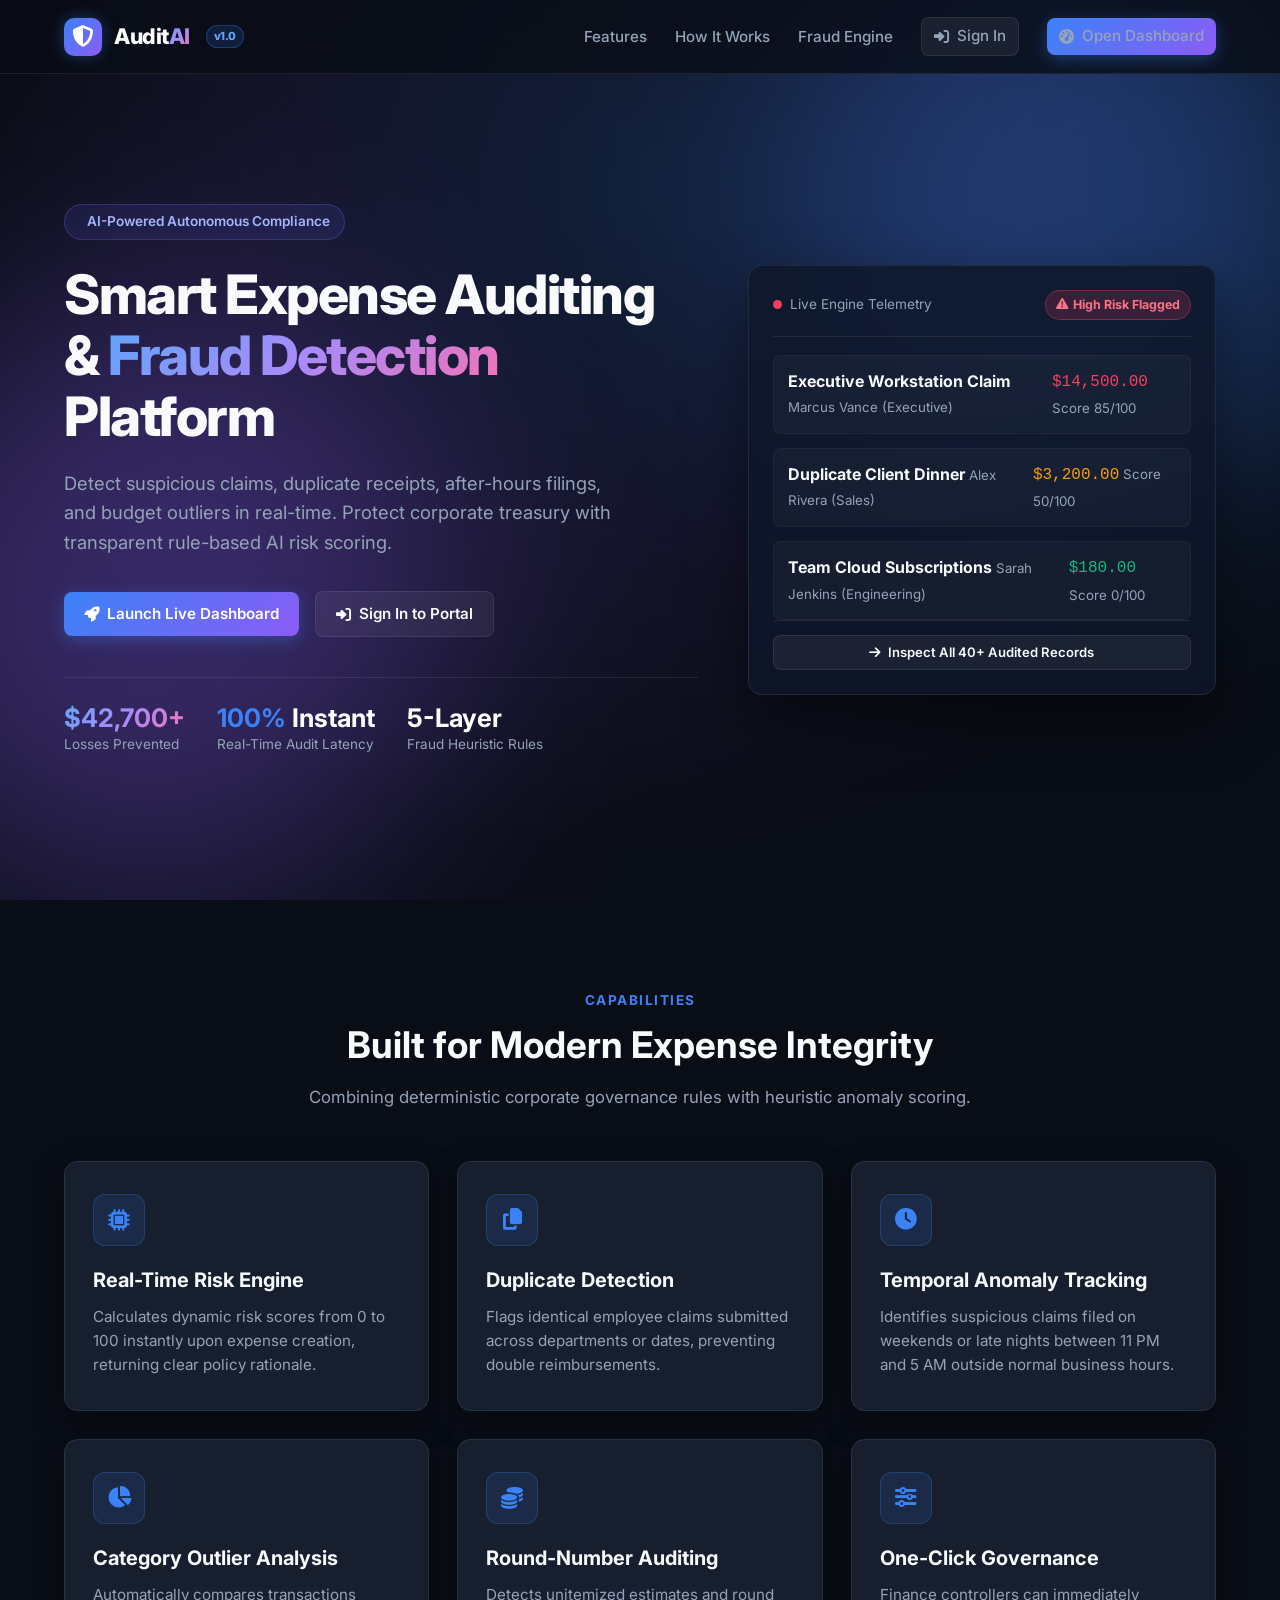
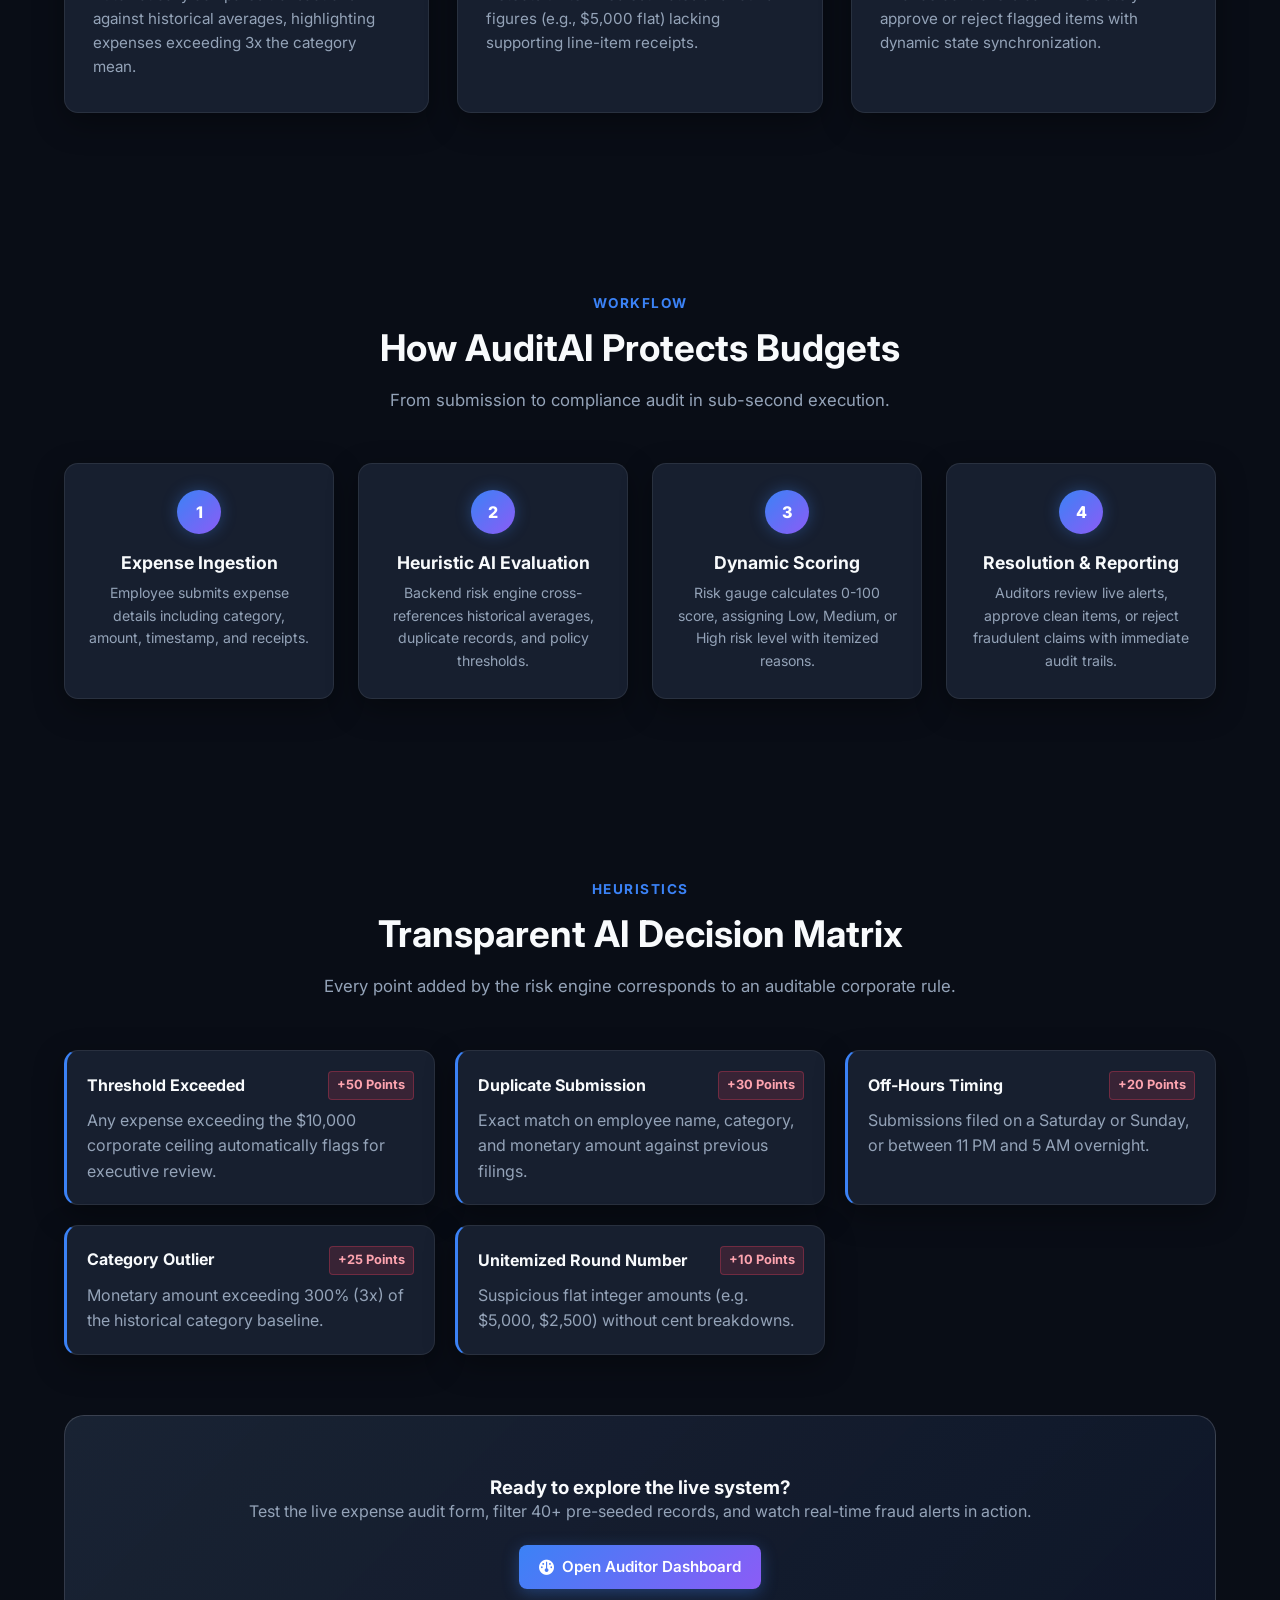
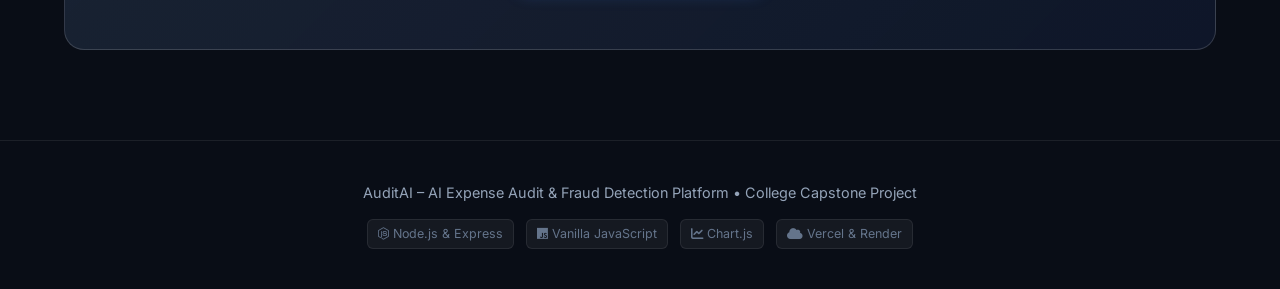
==== commit 7bb486a3: "Add full Authentication portal, login.html with 1-click demo accounts, and user session management" ====
--- a/frontend/index.html
+++ b/frontend/index.html
@@ -36,6 +36,7 @@
       <li><a href="#features">Features</a></li>
       <li><a href="#how-it-works">How It Works</a></li>
       <li><a href="#rules">Fraud Engine</a></li>
+      <li><a href="login.html" class="btn btn-secondary btn-sm" id="nav-btn-signin"><i class="fa-solid fa-right-to-bracket"></i> Sign In</a></li>
       <li><a href="dashboard.html" class="btn btn-primary btn-sm"><i class="fa-solid fa-gauge-high"></i> Open Dashboard</a></li>
     </ul>
   </nav>
@@ -66,9 +67,9 @@
             <i class="fa-solid fa-rocket"></i>
             Launch Live Dashboard
           </a>
-          <a href="#features" class="btn btn-secondary">
-            <i class="fa-solid fa-circle-play"></i>
-            Explore Features
+          <a href="login.html" class="btn btn-secondary">
+            <i class="fa-solid fa-right-to-bracket"></i>
+            Sign In to Portal
           </a>
         </div>
 
--- a/frontend/css/style.css
+++ b/frontend/css/style.css
@@ -1358,4 +1358,456 @@
   .form-group.col-span-2 {
     grid-column: span 1;
   }
+}
+
+/* ==========================================================================
+   Receipt Upload & Dropzone
+   ========================================================================== */
+.receipt-upload-box {
+  border: 2px dashed var(--border-color);
+  border-radius: var(--radius-sm);
+  padding: 14px;
+  text-align: center;
+  background: rgba(255, 255, 255, 0.02);
+  transition: all var(--transition-fast);
+  cursor: pointer;
+}
+.receipt-upload-box:hover {
+  border-color: var(--primary);
+  background: rgba(59, 130, 246, 0.05);
+}
+.receipt-upload-box.dragover {
+  border-color: var(--primary);
+  background: rgba(59, 130, 246, 0.1);
+  transform: scale(1.01);
+}
+.receipt-preview-img {
+  max-height: 120px;
+  max-width: 100%;
+  border-radius: var(--radius-sm);
+  margin: 6px auto;
+  border: 1px solid var(--border-color);
+  display: block;
+}
+
+/* ==========================================================================
+   Interactive Details Modal
+   ========================================================================== */
+.modal-backdrop {
+  position: fixed;
+  inset: 0;
+  width: 100vw;
+  height: 100vh;
+  background: rgba(4, 8, 16, 0.82);
+  backdrop-filter: blur(10px);
+  -webkit-backdrop-filter: blur(10px);
+  z-index: 100000;
+  display: flex;
+  align-items: center;
+  justify-content: center;
+  padding: 24px;
+  animation: fadeInModal 0.2s ease-out;
+}
+.modal-card {
+  width: 100%;
+  max-width: 640px;
+  max-height: 90vh;
+  overflow-y: auto;
+  padding: 28px;
+  position: relative;
+  background: #0f172a;
+  border: 1px solid rgba(255, 255, 255, 0.12);
+  border-radius: var(--radius-md);
+  box-shadow: 0 25px 60px rgba(0, 0, 0, 0.7), 0 0 40px rgba(59, 130, 246, 0.15);
+  animation: scaleInModal 0.25s cubic-bezier(0.16, 1, 0.3, 1);
+}
+.modal-close-btn {
+  position: absolute;
+  top: 18px;
+  right: 18px;
+  background: rgba(255, 255, 255, 0.05);
+  border: 1px solid var(--border-color);
+  color: var(--text-muted);
+  width: 32px;
+  height: 32px;
+  border-radius: 50%;
+  display: flex;
+  align-items: center;
+  justify-content: center;
+  font-size: 1.25rem;
+  cursor: pointer;
+  transition: all var(--transition-fast);
+}
+.modal-close-btn:hover {
+  background: rgba(244, 63, 94, 0.2);
+  border-color: #f43f5e;
+  color: #fff;
+}
+.modal-grid {
+  display: grid;
+  grid-template-columns: repeat(2, 1fr);
+  gap: 12px;
+  margin: 16px 0;
+}
+.modal-meta-item {
+  background: rgba(255, 255, 255, 0.03);
+  border: 1px solid var(--border-color);
+  border-radius: var(--radius-sm);
+  padding: 10px 14px;
+}
+.modal-meta-item label {
+  font-size: 0.75rem;
+  color: var(--text-muted);
+  text-transform: uppercase;
+  letter-spacing: 0.5px;
+  margin-bottom: 4px;
+  display: block;
+}
+.modal-meta-item strong {
+  font-size: 0.95rem;
+  color: var(--text-main);
+}
+.subscore-card {
+  background: rgba(255, 255, 255, 0.03);
+  border: 1px solid var(--border-color);
+  border-radius: var(--radius-sm);
+  padding: 10px 14px;
+  margin-bottom: 8px;
+}
+.subscore-header {
+  display: flex;
+  justify-content: space-between;
+  align-items: center;
+  font-size: 0.82rem;
+  margin-bottom: 6px;
+}
+.subscore-bar-bg {
+  width: 100%;
+  height: 6px;
+  background: rgba(255, 255, 255, 0.08);
+  border-radius: 3px;
+  overflow: hidden;
+}
+.subscore-bar-fill {
+  height: 100%;
+  border-radius: 3px;
+  transition: width 0.6s ease;
+}
+
+/* ==========================================================================
+   Table Sorting, Inspect Button, and Row Hover
+   ========================================================================== */
+.custom-table th.sortable {
+  cursor: pointer;
+  user-select: none;
+  transition: color var(--transition-fast);
+}
+.custom-table th.sortable:hover {
+  color: var(--primary);
+}
+.custom-table th.sortable i {
+  margin-left: 4px;
+  font-size: 0.75rem;
+  opacity: 0.5;
+}
+.custom-table th.sortable.active i {
+  opacity: 1;
+  color: var(--primary);
+}
+.expense-row {
+  cursor: pointer;
+  transition: background var(--transition-fast);
+}
+.expense-row:hover {
+  background: rgba(255, 255, 255, 0.035);
+}
+.btn-action.btn-inspect {
+  background: rgba(59, 130, 246, 0.15);
+  color: #60a5fa;
+  border: 1px solid rgba(59, 130, 246, 0.3);
+}
+.btn-action.btn-inspect:hover {
+  background: rgba(59, 130, 246, 0.3);
+  color: #fff;
+}
+
+/* ==========================================================================
+   "Ask AuditAI" Floating Assistant Widget
+   ========================================================================== */
+.assistant-fab {
+  position: fixed;
+  bottom: 24px;
+  right: 24px;
+  width: 54px;
+  height: 54px;
+  border-radius: 50%;
+  background: linear-gradient(135deg, var(--primary), var(--secondary));
+  border: none;
+  color: #fff;
+  font-size: 1.35rem;
+  box-shadow: 0 8px 24px var(--primary-glow);
+  cursor: pointer;
+  z-index: 1000;
+  display: flex;
+  align-items: center;
+  justify-content: center;
+  transition: transform var(--transition-fast), box-shadow var(--transition-fast);
+}
+.assistant-fab:hover {
+  transform: scale(1.08);
+  box-shadow: 0 12px 30px rgba(99, 102, 241, 0.6);
+}
+.assistant-panel {
+  position: fixed;
+  bottom: 90px;
+  right: 24px;
+  width: 380px;
+  height: 520px;
+  max-height: calc(100vh - 120px);
+  background: rgba(15, 23, 42, 0.95);
+  backdrop-filter: blur(16px);
+  -webkit-backdrop-filter: blur(16px);
+  border: 1px solid var(--border-color);
+  border-radius: var(--radius-md);
+  box-shadow: 0 20px 50px rgba(0, 0, 0, 0.6);
+  z-index: 1001;
+  display: none;
+  flex-direction: column;
+  overflow: hidden;
+  animation: slideUp 0.3s cubic-bezier(0.16, 1, 0.3, 1);
+}
+.assistant-panel.active {
+  display: flex;
+}
+.assistant-header {
+  padding: 14px 18px;
+  border-bottom: 1px solid var(--border-color);
+  display: flex;
+  justify-content: space-between;
+  align-items: center;
+  background: rgba(255, 255, 255, 0.02);
+}
+.assistant-messages {
+  flex: 1;
+  padding: 16px;
+  overflow-y: auto;
+  display: flex;
+  flex-direction: column;
+  gap: 12px;
+}
+.chat-message {
+  display: flex;
+  gap: 10px;
+  font-size: 0.88rem;
+}
+.chat-message.user {
+  justify-content: flex-end;
+}
+.msg-bubble {
+  padding: 10px 14px;
+  border-radius: 12px;
+  max-width: 85%;
+  line-height: 1.5;
+  background: rgba(255, 255, 255, 0.05);
+  border: 1px solid var(--border-color);
+  color: #e2e8f0;
+}
+.chat-message.user .msg-bubble {
+  background: linear-gradient(135deg, var(--primary), var(--secondary));
+  color: #fff;
+  border-bottom-right-radius: 2px;
+}
+.chat-message.bot .msg-bubble {
+  background: rgba(30, 41, 59, 0.8);
+  border-bottom-left-radius: 2px;
+}
+.assistant-chips {
+  padding: 8px 14px;
+  display: flex;
+  gap: 6px;
+  overflow-x: auto;
+  border-top: 1px solid var(--border-color);
+  background: rgba(0, 0, 0, 0.2);
+}
+.assistant-chip {
+  white-space: nowrap;
+  font-size: 0.72rem;
+  background: rgba(255, 255, 255, 0.05);
+  border: 1px solid var(--border-color);
+  color: var(--text-muted);
+  padding: 4px 8px;
+  border-radius: 14px;
+  cursor: pointer;
+  transition: all var(--transition-fast);
+}
+.assistant-chip:hover {
+  background: rgba(59, 130, 246, 0.15);
+  color: #93c5fd;
+  border-color: var(--primary);
+}
+.assistant-input-box {
+  padding: 12px 14px;
+  border-top: 1px solid var(--border-color);
+  display: flex;
+  gap: 8px;
+  align-items: center;
+}
+.assistant-input-box input {
+  flex: 1;
+  background: rgba(255, 255, 255, 0.05);
+  border: 1px solid var(--border-color);
+  border-radius: 20px;
+  padding: 8px 14px;
+  color: #fff;
+  font-size: 0.85rem;
+  outline: none;
+}
+.assistant-input-box input:focus {
+  border-color: var(--primary);
+}
+.btn-send {
+  background: var(--primary);
+  border: none;
+  width: 34px;
+  height: 34px;
+  border-radius: 50%;
+  color: #fff;
+  cursor: pointer;
+  display: flex;
+  align-items: center;
+  justify-content: center;
+  transition: transform var(--transition-fast);
+}
+.btn-send:hover {
+  transform: scale(1.08);
+}
+
+/* Animations */
+@keyframes fadeInModal {
+  from { opacity: 0; }
+  to { opacity: 1; }
+}
+@keyframes scaleInModal {
+  from { opacity: 0; transform: scale(0.95); }
+  to { opacity: 1; transform: scale(1); }
+}
+@keyframes slideUp {
+  from { opacity: 0; transform: translateY(20px); }
+  to { opacity: 1; transform: translateY(0); }
+}
+
+
+/* ==========================================================================
+   AUTHENTICATION & USER PROFILE STYLING
+   ========================================================================== */
+
+.login-container {
+  min-height: 100vh;
+  display: flex;
+  align-items: center;
+  justify-content: center;
+  padding: 30px 20px;
+  position: relative;
+  overflow: hidden;
+  background: radial-gradient(circle at 50% 20%, rgba(59, 130, 246, 0.12) 0%, rgba(9, 13, 22, 1) 70%);
+}
+
+.login-card {
+  width: 100%;
+  max-width: 450px;
+  padding: 38px 32px;
+  position: relative;
+  z-index: 2;
+  border: 1px solid rgba(255, 255, 255, 0.08);
+  background: rgba(15, 23, 42, 0.75);
+  backdrop-filter: blur(20px);
+  -webkit-backdrop-filter: blur(20px);
+  border-radius: 16px;
+  box-shadow: 0 20px 40px -15px rgba(0, 0, 0, 0.6), 0 0 30px rgba(59, 130, 246, 0.1);
+}
+
+.demo-accounts-box {
+  margin-top: 24px;
+  padding-top: 20px;
+  border-top: 1px solid rgba(255, 255, 255, 0.08);
+}
+
+.demo-grid {
+  display: grid;
+  grid-template-columns: 1fr 1fr;
+  gap: 10px;
+  margin-top: 12px;
+}
+
+.demo-btn {
+  background: rgba(255, 255, 255, 0.03);
+  border: 1px solid rgba(255, 255, 255, 0.08);
+  border-radius: 8px;
+  padding: 10px 12px;
+  color: #94a3b8;
+  font-size: 0.78rem;
+  cursor: pointer;
+  text-align: left;
+  transition: all 0.2s ease;
+  display: flex;
+  flex-direction: column;
+  gap: 2px;
+}
+
+.demo-btn strong {
+  color: #f1f5f9;
+  font-size: 0.82rem;
+  display: flex;
+  align-items: center;
+  gap: 5px;
+}
+
+.demo-btn:hover {
+  background: rgba(59, 130, 246, 0.15);
+  border-color: rgba(59, 130, 246, 0.4);
+  color: #93c5fd;
+  transform: translateY(-2px);
+}
+
+.academic-pill {
+  display: inline-flex;
+  align-items: center;
+  gap: 6px;
+  background: rgba(139, 92, 246, 0.12);
+  border: 1px solid rgba(139, 92, 246, 0.3);
+  color: #c4b5fd;
+  font-size: 0.72rem;
+  padding: 4px 10px;
+  border-radius: 9999px;
+  margin-bottom: 12px;
+}
+
+.user-profile-badge {
+  display: flex;
+  align-items: center;
+  gap: 8px;
+  background: rgba(255, 255, 255, 0.04);
+  border: 1px solid var(--border-color);
+  border-radius: 9999px;
+  padding: 4px 12px 4px 6px;
+  transition: border-color var(--transition-fast);
+}
+
+.user-profile-badge:hover {
+  border-color: var(--primary);
+}
+
+.user-profile-badge .avatar {
+  width: 32px;
+  height: 32px;
+  border-radius: 50%;
+  background: linear-gradient(135deg, var(--primary), var(--secondary));
+  color: #fff;
+  font-size: 0.8rem;
+  font-weight: 700;
+  display: flex;
+  align-items: center;
+  justify-content: center;
+  overflow: hidden;
+  box-shadow: 0 0 10px rgba(59, 130, 246, 0.3);
 }
